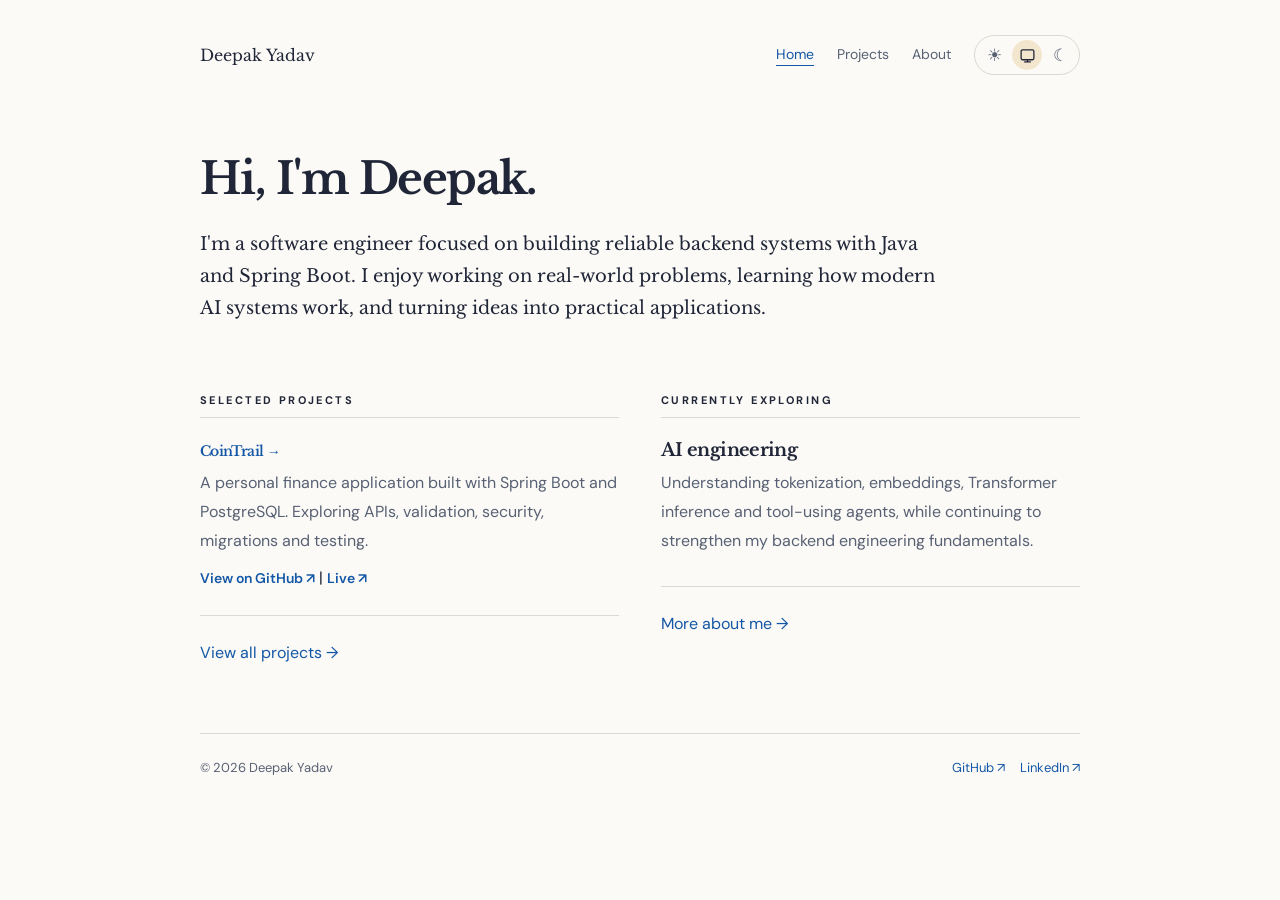
==== index.html @ 18921a89 "Refine CoinTrail links and muted editorial palette" ====
<!doctype html><html lang="en"><head><meta charset="utf-8"><meta name="viewport" content="width=device-width,initial-scale=1"><meta name="description" content="Deepak Yadav — software engineer focused on backend systems and AI engineering."><meta name="theme-color" content="#fbfaf6"><link rel="canonical" href="https://dydv.in/"><title>Deepak Yadav</title><script>(function(){try{var c=localStorage.getItem('dydv-theme')||'system';document.documentElement.dataset.theme=c==='system'?(matchMedia('(prefers-color-scheme: dark)').matches?'dark':'light'):c}catch(e){document.documentElement.dataset.theme=matchMedia('(prefers-color-scheme: dark)').matches?'dark':'light'}})();</script><link rel="stylesheet" href="/style.css?v=4"><script defer src="/theme.js?v=2"></script></head><body><div class="shell"><header class="topbar"><a class="brand" href="/">Deepak Yadav</a><nav class="nav" aria-label="Main navigation"><a href="/" aria-current="page">Home</a><a href="/projects/" >Projects</a><a href="/about/" >About</a><div class="theme-switch" role="group" aria-label="Color theme"><button type="button" data-theme-choice="light" aria-label="Light theme" aria-pressed="false" title="Light theme">☀</button><button type="button" data-theme-choice="system" aria-label="System theme" aria-pressed="false" title="System theme"><svg aria-hidden="true" width="17" height="17" viewBox="0 0 24 24" fill="none" stroke="currentColor" stroke-width="1.8" stroke-linecap="round" stroke-linejoin="round"><rect x="3" y="4" width="18" height="14" rx="2"/><path d="M8 21h8M12 18v3"/></svg></button><button type="button" data-theme-choice="dark" aria-label="Dark theme" aria-pressed="false" title="Dark theme">☾</button></div></nav></header><main><h1>Hi, I'm Deepak.</h1><p class="intro">I'm a software engineer focused on building reliable backend systems with Java and Spring Boot. I enjoy working on real-world problems, learning how modern AI systems work, and turning ideas into practical applications.</p><div class="two-col"><section><div class="eyebrow">Selected projects</div><div class="entry"><h3><a href="/projects/">CoinTrail →</a></h3><p>A personal finance application built with Spring Boot and PostgreSQL. Exploring APIs, validation, security, migrations and testing.</p><a href="https://github.com/deepakydv25/cointrail" target="_blank" rel="noopener noreferrer">View on GitHub ↗</a> <span aria-hidden="true">|</span> <a href="https://cointrail-dy.vercel.app/" target="_blank" rel="noopener noreferrer">Live ↗</a></div><a href="/projects/">View all projects →</a></section><section><div class="eyebrow">Currently exploring</div><div class="entry"><h3>AI engineering</h3><p>Understanding tokenization, embeddings, Transformer inference and tool-using agents, while continuing to strengthen my backend engineering fundamentals.</p></div><a href="/about/">More about me →</a></section></div></main><footer class="footer"><span>© 2026 Deepak Yadav</span><div><a href="https://github.com/deepakydv25" target="_blank" rel="noopener noreferrer">GitHub ↗</a><a href="https://www.linkedin.com/in/deepak-yadav-69774518b/" target="_blank" rel="noopener noreferrer">LinkedIn ↗</a></div></footer></div></body></html>
---- style.css ----
@import url('https://fonts.googleapis.com/css2?family=DM+Sans:wght@400;500;600;700&family=Libre+Baskerville:wght@400;700&display=swap');
:root{color-scheme:light;--bg:#fbfaf6;--text:#202638;--muted:#586174;--link:#1457a6;--line:#d9d9d3;--chip:#f2e7ce}
:root[data-theme=dark]{color-scheme:dark;--bg:#171a20;--text:#ecebe6;--muted:#b0b4be;--link:#91baff;--line:#41454e;--chip:#30343c}
*{box-sizing:border-box}html{scroll-behavior:smooth}body{margin:0;background:var(--bg);color:var(--text);font:15px/1.85 'DM Sans',system-ui,sans-serif}a{color:var(--link);text-decoration:none}a:hover{text-decoration:underline}a:focus-visible,button:focus-visible{outline:2px solid var(--link);outline-offset:3px}.shell{max-width:940px;margin:auto;padding:0 30px}.topbar{display:flex;justify-content:space-between;align-items:center;gap:24px;padding:35px 0 18px}.brand{font:16px 'Libre Baskerville',Georgia,serif;color:var(--text)}.nav{display:flex;align-items:center;gap:23px}.nav a{font-size:13px;color:var(--muted)}.nav a[aria-current=page]{color:var(--link);text-decoration:underline;text-underline-offset:6px}.theme-switch{display:inline-flex;align-items:center;gap:3px;border:1px solid var(--line);border-radius:99px;padding:4px;background:var(--bg)}.theme-switch button{border:0;background:transparent;color:var(--muted);width:30px;height:30px;border-radius:50%;cursor:pointer;font-size:17px;line-height:1}.theme-switch button[aria-pressed=true]{background:var(--chip);color:var(--text)}main{min-height:65vh}h1,h2,h3{font-family:'Libre Baskerville',Georgia,serif;line-height:1.4;letter-spacing:-.035em}h1{font-size:clamp(32px,5vw,44px);margin:55px 0 13px}h2{font-size:22px;margin:0 0 20px}h3{font-size:18px;margin:0 0 6px}.intro{font:18px/1.8 'Libre Baskerville',Georgia,serif;max-width:740px}.subtle,.meta{color:var(--muted)}.two-col{display:grid;grid-template-columns:1fr 1fr;gap:42px;margin:68px 0 75px}.eyebrow{font:700 10px 'DM Sans',sans-serif;letter-spacing:.22em;text-transform:uppercase;border-bottom:1px solid var(--line);padding-bottom:10px;margin-bottom:20px}.entry{padding:0 0 22px;margin-bottom:23px;border-bottom:1px solid var(--line)}.entry p{margin:4px 0 9px;color:var(--muted)}.entry a{font-weight:600}.section{margin:42px 0 75px}.project{padding:22px 0 30px;border-top:1px solid var(--line)}.project-header{display:flex;justify-content:space-between;gap:20px}.project h2{margin:0;font-size:22px}.project p{max-width:720px;margin:8px 0 12px}.tags{font-size:12px;color:var(--muted)}.tags span{margin-right:15px}.project-links{display:flex;gap:18px;margin-top:15px;font-size:13px}.about p{max-width:760px}.experience{display:grid;grid-template-columns:145px 1fr;gap:18px;padding:15px 0;border-top:1px solid var(--line)}.experience strong{display:block}.experience p{margin:0;color:var(--muted)}.footer{display:flex;justify-content:space-between;gap:18px;flex-wrap:wrap;border-top:1px solid var(--line);padding:22px 0 40px;color:var(--muted);font-size:12px}.footer a{margin-left:15px}.page-lead{max-width:740px;color:var(--muted)}@media(max-width:700px){.shell{padding:0 22px}.topbar{align-items:flex-start;flex-wrap:wrap;padding-top:25px}.nav{gap:14px;flex-wrap:wrap}.two-col{grid-template-columns:1fr;gap:18px;margin:48px 0}.experience{grid-template-columns:1fr;gap:4px}h1{margin-top:40px}.intro{font-size:16px}.footer a{margin-left:0;margin-right:12px}}@media(prefers-reduced-motion:reduce){html{scroll-behavior:auto}}
/* Readability refinements */
body{font-size:16px;line-height:1.8}.nav a{font-size:14px}.eyebrow{font-size:11px}.entry p,.project p,.about p{font-size:16px}.entry a,.project-links{font-size:14px}.tags{font-size:13px}.footer{font-size:13px}.theme-switch button{display:inline-flex;align-items:center;justify-content:center}.theme-switch button svg{display:block}@media(max-width:700px){body{font-size:15px}.entry p,.project p,.about p{font-size:15px}}
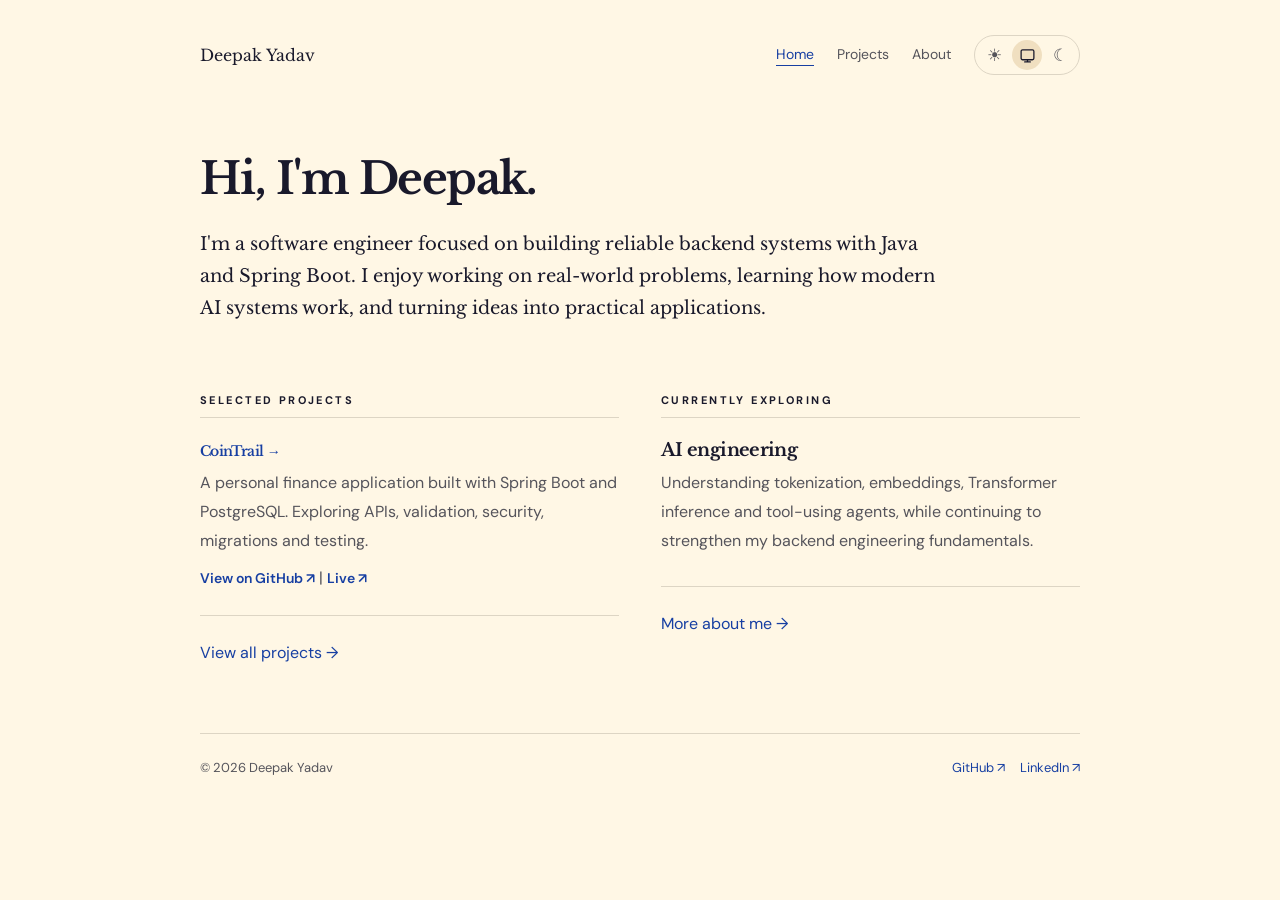
==== commit 845d3934: "Apply palette and favicon across index.html" ====
--- a/index.html
+++ b/index.html
@@ -1 +1 @@
-<!doctype html><html lang="en"><head><meta charset="utf-8"><meta name="viewport" content="width=device-width,initial-scale=1"><meta name="description" content="Deepak Yadav — software engineer focused on backend systems and AI engineering."><meta name="theme-color" content="#fbfaf6"><link rel="canonical" href="https://dydv.in/"><title>Deepak Yadav</title><script>(function(){try{var c=localStorage.getItem('dydv-theme')||'system';document.documentElement.dataset.theme=c==='system'?(matchMedia('(prefers-color-scheme: dark)').matches?'dark':'light'):c}catch(e){document.documentElement.dataset.theme=matchMedia('(prefers-color-scheme: dark)').matches?'dark':'light'}})();</script><link rel="stylesheet" href="/style.css?v=4"><script defer src="/theme.js?v=2"></script></head><body><div class="shell"><header class="topbar"><a class="brand" href="/">Deepak Yadav</a><nav class="nav" aria-label="Main navigation"><a href="/" aria-current="page">Home</a><a href="/projects/" >Projects</a><a href="/about/" >About</a><div class="theme-switch" role="group" aria-label="Color theme"><button type="button" data-theme-choice="light" aria-label="Light theme" aria-pressed="false" title="Light theme">☀</button><button type="button" data-theme-choice="system" aria-label="System theme" aria-pressed="false" title="System theme"><svg aria-hidden="true" width="17" height="17" viewBox="0 0 24 24" fill="none" stroke="currentColor" stroke-width="1.8" stroke-linecap="round" stroke-linejoin="round"><rect x="3" y="4" width="18" height="14" rx="2"/><path d="M8 21h8M12 18v3"/></svg></button><button type="button" data-theme-choice="dark" aria-label="Dark theme" aria-pressed="false" title="Dark theme">☾</button></div></nav></header><main><h1>Hi, I'm Deepak.</h1><p class="intro">I'm a software engineer focused on building reliable backend systems with Java and Spring Boot. I enjoy working on real-world problems, learning how modern AI systems work, and turning ideas into practical applications.</p><div class="two-col"><section><div class="eyebrow">Selected projects</div><div class="entry"><h3><a href="/projects/">CoinTrail →</a></h3><p>A personal finance application built with Spring Boot and PostgreSQL. Exploring APIs, validation, security, migrations and testing.</p><a href="https://github.com/deepakydv25/cointrail" target="_blank" rel="noopener noreferrer">View on GitHub ↗</a> <span aria-hidden="true">|</span> <a href="https://cointrail-dy.vercel.app/" target="_blank" rel="noopener noreferrer">Live ↗</a></div><a href="/projects/">View all projects →</a></section><section><div class="eyebrow">Currently exploring</div><div class="entry"><h3>AI engineering</h3><p>Understanding tokenization, embeddings, Transformer inference and tool-using agents, while continuing to strengthen my backend engineering fundamentals.</p></div><a href="/about/">More about me →</a></section></div></main><footer class="footer"><span>© 2026 Deepak Yadav</span><div><a href="https://github.com/deepakydv25" target="_blank" rel="noopener noreferrer">GitHub ↗</a><a href="https://www.linkedin.com/in/deepak-yadav-69774518b/" target="_blank" rel="noopener noreferrer">LinkedIn ↗</a></div></footer></div></body></html>+<!doctype html><html lang="en"><head><meta charset="utf-8"><meta name="viewport" content="width=device-width,initial-scale=1"><meta name="description" content="Deepak Yadav — software engineer focused on backend systems and AI engineering."><meta name="theme-color" content="#FFF7E5"><link rel="canonical" href="https://dydv.in/"><title>Deepak Yadav</title><script>(function(){try{var c=localStorage.getItem('dydv-theme')||'system';document.documentElement.dataset.theme=c==='system'?(matchMedia('(prefers-color-scheme: dark)').matches?'dark':'light'):c}catch(e){document.documentElement.dataset.theme=matchMedia('(prefers-color-scheme: dark)').matches?'dark':'light'}})();</script><link rel="stylesheet" href="/style.css?v=5"><script defer src="/theme.js?v=2"></script><link rel="icon" type="image/svg+xml" href="/favicon.svg"></head><body><div class="shell"><header class="topbar"><a class="brand" href="/">Deepak Yadav</a><nav class="nav" aria-label="Main navigation"><a href="/" aria-current="page">Home</a><a href="/projects/" >Projects</a><a href="/about/" >About</a><div class="theme-switch" role="group" aria-label="Color theme"><button type="button" data-theme-choice="light" aria-label="Light theme" aria-pressed="false" title="Light theme">☀</button><button type="button" data-theme-choice="system" aria-label="System theme" aria-pressed="false" title="System theme"><svg aria-hidden="true" width="17" height="17" viewBox="0 0 24 24" fill="none" stroke="currentColor" stroke-width="1.8" stroke-linecap="round" stroke-linejoin="round"><rect x="3" y="4" width="18" height="14" rx="2"/><path d="M8 21h8M12 18v3"/></svg></button><button type="button" data-theme-choice="dark" aria-label="Dark theme" aria-pressed="false" title="Dark theme">☾</button></div></nav></header><main><h1>Hi, I'm Deepak.</h1><p class="intro">I'm a software engineer focused on building reliable backend systems with Java and Spring Boot. I enjoy working on real-world problems, learning how modern AI systems work, and turning ideas into practical applications.</p><div class="two-col"><section><div class="eyebrow">Selected projects</div><div class="entry"><h3><a href="/projects/">CoinTrail →</a></h3><p>A personal finance application built with Spring Boot and PostgreSQL. Exploring APIs, validation, security, migrations and testing.</p><a href="https://github.com/deepakydv25/cointrail" target="_blank" rel="noopener noreferrer">View on GitHub ↗</a> <span aria-hidden="true">|</span> <a href="https://cointrail-dy.vercel.app/" target="_blank" rel="noopener noreferrer">Live ↗</a></div><a href="/projects/">View all projects →</a></section><section><div class="eyebrow">Currently exploring</div><div class="entry"><h3>AI engineering</h3><p>Understanding tokenization, embeddings, Transformer inference and tool-using agents, while continuing to strengthen my backend engineering fundamentals.</p></div><a href="/about/">More about me →</a></section></div></main><footer class="footer"><span>© 2026 Deepak Yadav</span><div><a href="https://github.com/deepakydv25" target="_blank" rel="noopener noreferrer">GitHub ↗</a><a href="https://www.linkedin.com/in/deepak-yadav-69774518b/" target="_blank" rel="noopener noreferrer">LinkedIn ↗</a></div></footer></div></body></html>
--- a/style.css
+++ b/style.css
@@ -1,6 +1,47 @@
 @import url('https://fonts.googleapis.com/css2?family=DM+Sans:wght@400;500;600;700&family=Libre+Baskerville:wght@400;700&display=swap');
-:root{color-scheme:light;--bg:#fbfaf6;--text:#202638;--muted:#586174;--link:#1457a6;--line:#d9d9d3;--chip:#f2e7ce}
+:root{color-scheme:light;--bg:#FFF7E5;--text:#19192B;--muted:#55545B;--link:#173FA2;--line:#DDD5C4;--chip:#F0DFC0}
 :root[data-theme=dark]{color-scheme:dark;--bg:#171a20;--text:#ecebe6;--muted:#b0b4be;--link:#91baff;--line:#41454e;--chip:#30343c}
-*{box-sizing:border-box}html{scroll-behavior:smooth}body{margin:0;background:var(--bg);color:var(--text);font:15px/1.85 'DM Sans',system-ui,sans-serif}a{color:var(--link);text-decoration:none}a:hover{text-decoration:underline}a:focus-visible,button:focus-visible{outline:2px solid var(--link);outline-offset:3px}.shell{max-width:940px;margin:auto;padding:0 30px}.topbar{display:flex;justify-content:space-between;align-items:center;gap:24px;padding:35px 0 18px}.brand{font:16px 'Libre Baskerville',Georgia,serif;color:var(--text)}.nav{display:flex;align-items:center;gap:23px}.nav a{font-size:13px;color:var(--muted)}.nav a[aria-current=page]{color:var(--link);text-decoration:underline;text-underline-offset:6px}.theme-switch{display:inline-flex;align-items:center;gap:3px;border:1px solid var(--line);border-radius:99px;padding:4px;background:var(--bg)}.theme-switch button{border:0;background:transparent;color:var(--muted);width:30px;height:30px;border-radius:50%;cursor:pointer;font-size:17px;line-height:1}.theme-switch button[aria-pressed=true]{background:var(--chip);color:var(--text)}main{min-height:65vh}h1,h2,h3{font-family:'Libre Baskerville',Georgia,serif;line-height:1.4;letter-spacing:-.035em}h1{font-size:clamp(32px,5vw,44px);margin:55px 0 13px}h2{font-size:22px;margin:0 0 20px}h3{font-size:18px;margin:0 0 6px}.intro{font:18px/1.8 'Libre Baskerville',Georgia,serif;max-width:740px}.subtle,.meta{color:var(--muted)}.two-col{display:grid;grid-template-columns:1fr 1fr;gap:42px;margin:68px 0 75px}.eyebrow{font:700 10px 'DM Sans',sans-serif;letter-spacing:.22em;text-transform:uppercase;border-bottom:1px solid var(--line);padding-bottom:10px;margin-bottom:20px}.entry{padding:0 0 22px;margin-bottom:23px;border-bottom:1px solid var(--line)}.entry p{margin:4px 0 9px;color:var(--muted)}.entry a{font-weight:600}.section{margin:42px 0 75px}.project{padding:22px 0 30px;border-top:1px solid var(--line)}.project-header{display:flex;justify-content:space-between;gap:20px}.project h2{margin:0;font-size:22px}.project p{max-width:720px;margin:8px 0 12px}.tags{font-size:12px;color:var(--muted)}.tags span{margin-right:15px}.project-links{display:flex;gap:18px;margin-top:15px;font-size:13px}.about p{max-width:760px}.experience{display:grid;grid-template-columns:145px 1fr;gap:18px;padding:15px 0;border-top:1px solid var(--line)}.experience strong{display:block}.experience p{margin:0;color:var(--muted)}.footer{display:flex;justify-content:space-between;gap:18px;flex-wrap:wrap;border-top:1px solid var(--line);padding:22px 0 40px;color:var(--muted);font-size:12px}.footer a{margin-left:15px}.page-lead{max-width:740px;color:var(--muted)}@media(max-width:700px){.shell{padding:0 22px}.topbar{align-items:flex-start;flex-wrap:wrap;padding-top:25px}.nav{gap:14px;flex-wrap:wrap}.two-col{grid-template-columns:1fr;gap:18px;margin:48px 0}.experience{grid-template-columns:1fr;gap:4px}h1{margin-top:40px}.intro{font-size:16px}.footer a{margin-left:0;margin-right:12px}}@media(prefers-reduced-motion:reduce){html{scroll-behavior:auto}}
-/* Readability refinements */
-body{font-size:16px;line-height:1.8}.nav a{font-size:14px}.eyebrow{font-size:11px}.entry p,.project p,.about p{font-size:16px}.entry a,.project-links{font-size:14px}.tags{font-size:13px}.footer{font-size:13px}.theme-switch button{display:inline-flex;align-items:center;justify-content:center}.theme-switch button svg{display:block}@media(max-width:700px){body{font-size:15px}.entry p,.project p,.about p{font-size:15px}}
+*{box-sizing:border-box}
+html{scroll-behavior:smooth}
+body{margin:0;background:var(--bg);color:var(--text);font:16px/1.8 'DM Sans',system-ui,sans-serif}
+a{color:var(--link);text-decoration:none}
+a:hover{text-decoration:underline}
+a:focus-visible,button:focus-visible{outline:2px solid var(--link);outline-offset:3px}
+.shell{max-width:940px;margin:auto;padding:0 30px}
+.topbar{display:flex;justify-content:space-between;align-items:center;gap:24px;padding:35px 0 18px}
+.brand{font:16px 'Libre Baskerville',Georgia,serif;color:var(--text)}
+.nav{display:flex;align-items:center;gap:23px}
+.nav a{font-size:14px;color:var(--muted)}
+.nav a[aria-current=page]{color:var(--link);text-decoration:underline;text-underline-offset:6px}
+.theme-switch{display:inline-flex;align-items:center;gap:3px;border:1px solid var(--line);border-radius:99px;padding:4px;background:var(--bg)}
+.theme-switch button{border:0;background:transparent;color:var(--muted);width:30px;height:30px;border-radius:50%;cursor:pointer;font-size:17px;line-height:1;display:inline-flex;align-items:center;justify-content:center}
+.theme-switch button svg{display:block}
+.theme-switch button[aria-pressed=true]{background:var(--chip);color:var(--text)}
+main{min-height:65vh}
+h1,h2,h3{font-family:'Libre Baskerville',Georgia,serif;line-height:1.4;letter-spacing:-.035em}
+h1{font-size:clamp(32px,5vw,44px);margin:55px 0 13px}
+h2{font-size:22px;margin:0 0 20px}
+h3{font-size:18px;margin:0 0 6px}
+.intro{font:400 18px/1.8 'Libre Baskerville',Georgia,serif;max-width:740px}
+.subtle,.meta{color:var(--muted)}
+.two-col{display:grid;grid-template-columns:1fr 1fr;gap:42px;margin:68px 0 75px}
+.eyebrow{font:700 11px 'DM Sans',sans-serif;letter-spacing:.22em;text-transform:uppercase;border-bottom:1px solid var(--line);padding-bottom:10px;margin-bottom:20px}
+.entry{padding:0 0 22px;margin-bottom:23px;border-bottom:1px solid var(--line)}
+.entry p{margin:4px 0 9px;color:var(--muted);font-size:16px}
+.entry a{font-weight:600;font-size:14px}
+.entry h3{font-weight:700}
+.section{margin:42px 0 75px}
+.project{padding:22px 0 30px;border-top:1px solid var(--line)}
+.project-header{display:flex;justify-content:space-between;gap:20px}
+.project h2{margin:0;font-size:22px;font-weight:700}
+.project p{max-width:720px;margin:8px 0 12px;font-size:16px}
+.tags{font-size:13px;color:var(--muted)}
+.tags span{margin-right:15px}
+.project-links{display:flex;gap:14px;margin-top:15px;font-size:14px;align-items:center;flex-wrap:wrap}
+.project-links span[aria-hidden],.entry span[aria-hidden]{color:var(--muted)}
+.about p{max-width:760px;font-size:16px}
+.footer{display:flex;justify-content:space-between;gap:18px;flex-wrap:wrap;border-top:1px solid var(--line);padding:22px 0 40px;color:var(--muted);font-size:13px}
+.footer a{margin-left:15px}
+.page-lead{max-width:740px;color:var(--muted)}
+@media(max-width:700px){.shell{padding:0 22px}.topbar{align-items:flex-start;flex-wrap:wrap;padding-top:25px}.nav{gap:14px;flex-wrap:wrap}.two-col{grid-template-columns:1fr;gap:18px;margin:48px 0}h1{margin-top:40px}.intro{font-size:16px}body{font-size:15px}.entry p,.project p,.about p{font-size:15px}.footer a{margin-left:0;margin-right:12px}}
+@media(prefers-reduced-motion:reduce){html{scroll-behavior:auto}}
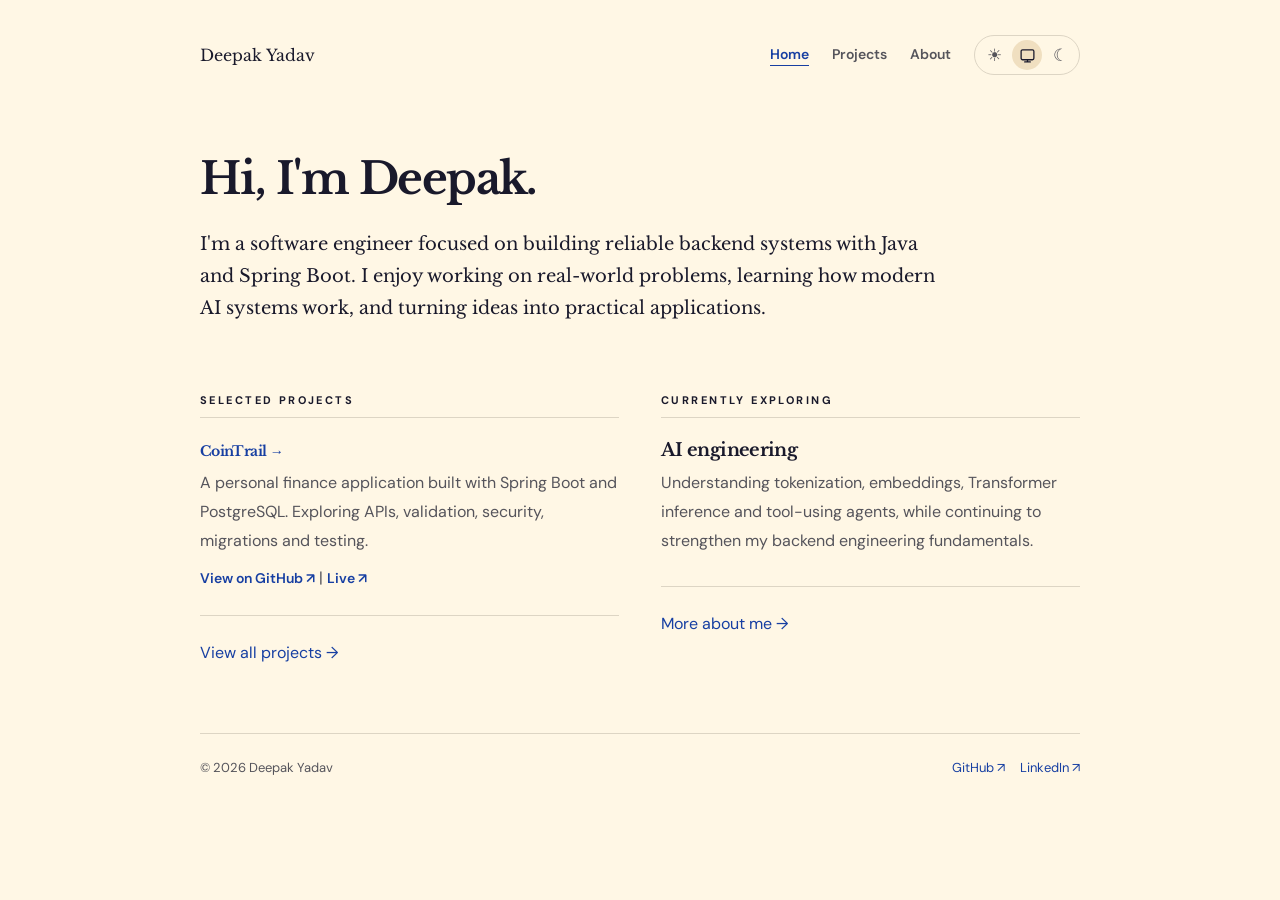
==== commit d5aad484: "Refresh global typography and theme assets" ====
--- a/index.html
+++ b/index.html
@@ -1 +1 @@
-<!doctype html><html lang="en"><head><meta charset="utf-8"><meta name="viewport" content="width=device-width,initial-scale=1"><meta name="description" content="Deepak Yadav — software engineer focused on backend systems and AI engineering."><meta name="theme-color" content="#FFF7E5"><link rel="canonical" href="https://dydv.in/"><title>Deepak Yadav</title><script>(function(){try{var c=localStorage.getItem('dydv-theme')||'system';document.documentElement.dataset.theme=c==='system'?(matchMedia('(prefers-color-scheme: dark)').matches?'dark':'light'):c}catch(e){document.documentElement.dataset.theme=matchMedia('(prefers-color-scheme: dark)').matches?'dark':'light'}})();</script><link rel="stylesheet" href="/style.css?v=5"><script defer src="/theme.js?v=2"></script><link rel="icon" type="image/svg+xml" href="/favicon.svg"></head><body><div class="shell"><header class="topbar"><a class="brand" href="/">Deepak Yadav</a><nav class="nav" aria-label="Main navigation"><a href="/" aria-current="page">Home</a><a href="/projects/" >Projects</a><a href="/about/" >About</a><div class="theme-switch" role="group" aria-label="Color theme"><button type="button" data-theme-choice="light" aria-label="Light theme" aria-pressed="false" title="Light theme">☀</button><button type="button" data-theme-choice="system" aria-label="System theme" aria-pressed="false" title="System theme"><svg aria-hidden="true" width="17" height="17" viewBox="0 0 24 24" fill="none" stroke="currentColor" stroke-width="1.8" stroke-linecap="round" stroke-linejoin="round"><rect x="3" y="4" width="18" height="14" rx="2"/><path d="M8 21h8M12 18v3"/></svg></button><button type="button" data-theme-choice="dark" aria-label="Dark theme" aria-pressed="false" title="Dark theme">☾</button></div></nav></header><main><h1>Hi, I'm Deepak.</h1><p class="intro">I'm a software engineer focused on building reliable backend systems with Java and Spring Boot. I enjoy working on real-world problems, learning how modern AI systems work, and turning ideas into practical applications.</p><div class="two-col"><section><div class="eyebrow">Selected projects</div><div class="entry"><h3><a href="/projects/">CoinTrail →</a></h3><p>A personal finance application built with Spring Boot and PostgreSQL. Exploring APIs, validation, security, migrations and testing.</p><a href="https://github.com/deepakydv25/cointrail" target="_blank" rel="noopener noreferrer">View on GitHub ↗</a> <span aria-hidden="true">|</span> <a href="https://cointrail-dy.vercel.app/" target="_blank" rel="noopener noreferrer">Live ↗</a></div><a href="/projects/">View all projects →</a></section><section><div class="eyebrow">Currently exploring</div><div class="entry"><h3>AI engineering</h3><p>Understanding tokenization, embeddings, Transformer inference and tool-using agents, while continuing to strengthen my backend engineering fundamentals.</p></div><a href="/about/">More about me →</a></section></div></main><footer class="footer"><span>© 2026 Deepak Yadav</span><div><a href="https://github.com/deepakydv25" target="_blank" rel="noopener noreferrer">GitHub ↗</a><a href="https://www.linkedin.com/in/deepak-yadav-69774518b/" target="_blank" rel="noopener noreferrer">LinkedIn ↗</a></div></footer></div></body></html>+<!doctype html><html lang="en"><head><meta charset="utf-8"><meta name="viewport" content="width=device-width,initial-scale=1"><meta name="description" content="Deepak Yadav — software engineer focused on backend systems and AI engineering."><meta name="theme-color" content="#FFF7E5"><link rel="canonical" href="https://dydv.in/"><title>Deepak Yadav</title><script>(function(){try{var c=localStorage.getItem('dydv-theme')||'system';document.documentElement.dataset.theme=c==='system'?(matchMedia('(prefers-color-scheme: dark)').matches?'dark':'light'):c}catch(e){document.documentElement.dataset.theme=matchMedia('(prefers-color-scheme: dark)').matches?'dark':'light'}})();</script><link rel="stylesheet" href="/style.css?v=6"><script defer src="/theme.js?v=3"></script><link rel="icon" type="image/svg+xml" href="/favicon.svg"></head><body><div class="shell"><header class="topbar"><a class="brand" href="/">Deepak Yadav</a><nav class="nav" aria-label="Main navigation"><a href="/" aria-current="page">Home</a><a href="/projects/" >Projects</a><a href="/about/" >About</a><div class="theme-switch" role="group" aria-label="Color theme"><button type="button" data-theme-choice="light" aria-label="Light theme" aria-pressed="false" title="Light theme">☀</button><button type="button" data-theme-choice="system" aria-label="System theme" aria-pressed="false" title="System theme"><svg aria-hidden="true" width="17" height="17" viewBox="0 0 24 24" fill="none" stroke="currentColor" stroke-width="1.8" stroke-linecap="round" stroke-linejoin="round"><rect x="3" y="4" width="18" height="14" rx="2"/><path d="M8 21h8M12 18v3"/></svg></button><button type="button" data-theme-choice="dark" aria-label="Dark theme" aria-pressed="false" title="Dark theme">☾</button></div></nav></header><main><h1>Hi, I'm Deepak.</h1><p class="intro">I'm a software engineer focused on building reliable backend systems with Java and Spring Boot. I enjoy working on real-world problems, learning how modern AI systems work, and turning ideas into practical applications.</p><div class="two-col"><section><div class="eyebrow">Selected projects</div><div class="entry"><h3><a href="/projects/">CoinTrail →</a></h3><p>A personal finance application built with Spring Boot and PostgreSQL. Exploring APIs, validation, security, migrations and testing.</p><a href="https://github.com/deepakydv25/cointrail" target="_blank" rel="noopener noreferrer">View on GitHub ↗</a> <span aria-hidden="true">|</span> <a href="https://cointrail-dy.vercel.app/" target="_blank" rel="noopener noreferrer">Live ↗</a></div><a href="/projects/">View all projects →</a></section><section><div class="eyebrow">Currently exploring</div><div class="entry"><h3>AI engineering</h3><p>Understanding tokenization, embeddings, Transformer inference and tool-using agents, while continuing to strengthen my backend engineering fundamentals.</p></div><a href="/about/">More about me →</a></section></div></main><footer class="footer"><span>© 2026 Deepak Yadav</span><div><a href="https://github.com/deepakydv25" target="_blank" rel="noopener noreferrer">GitHub ↗</a><a href="https://www.linkedin.com/in/deepak-yadav-69774518b/" target="_blank" rel="noopener noreferrer">LinkedIn ↗</a></div></footer></div></body></html>
--- a/style.css
+++ b/style.css
@@ -11,7 +11,7 @@
 .topbar{display:flex;justify-content:space-between;align-items:center;gap:24px;padding:35px 0 18px}
 .brand{font:16px 'Libre Baskerville',Georgia,serif;color:var(--text)}
 .nav{display:flex;align-items:center;gap:23px}
-.nav a{font-size:14px;color:var(--muted)}
+.nav a{font-size:14px;font-weight:600;color:var(--muted)}
 .nav a[aria-current=page]{color:var(--link);text-decoration:underline;text-underline-offset:6px}
 .theme-switch{display:inline-flex;align-items:center;gap:3px;border:1px solid var(--line);border-radius:99px;padding:4px;background:var(--bg)}
 .theme-switch button{border:0;background:transparent;color:var(--muted);width:30px;height:30px;border-radius:50%;cursor:pointer;font-size:17px;line-height:1;display:inline-flex;align-items:center;justify-content:center}
@@ -29,11 +29,11 @@
 .entry{padding:0 0 22px;margin-bottom:23px;border-bottom:1px solid var(--line)}
 .entry p{margin:4px 0 9px;color:var(--muted);font-size:16px}
 .entry a{font-weight:600;font-size:14px}
-.entry h3{font-weight:700}
+.entry h3{font-weight:700}.entry h3 a{font-weight:700}
 .section{margin:42px 0 75px}
 .project{padding:22px 0 30px;border-top:1px solid var(--line)}
 .project-header{display:flex;justify-content:space-between;gap:20px}
-.project h2{margin:0;font-size:22px;font-weight:700}
+.project h2{margin:0;font-size:22px;font-weight:700}.project h2 a{font-weight:700}
 .project p{max-width:720px;margin:8px 0 12px;font-size:16px}
 .tags{font-size:13px;color:var(--muted)}
 .tags span{margin-right:15px}
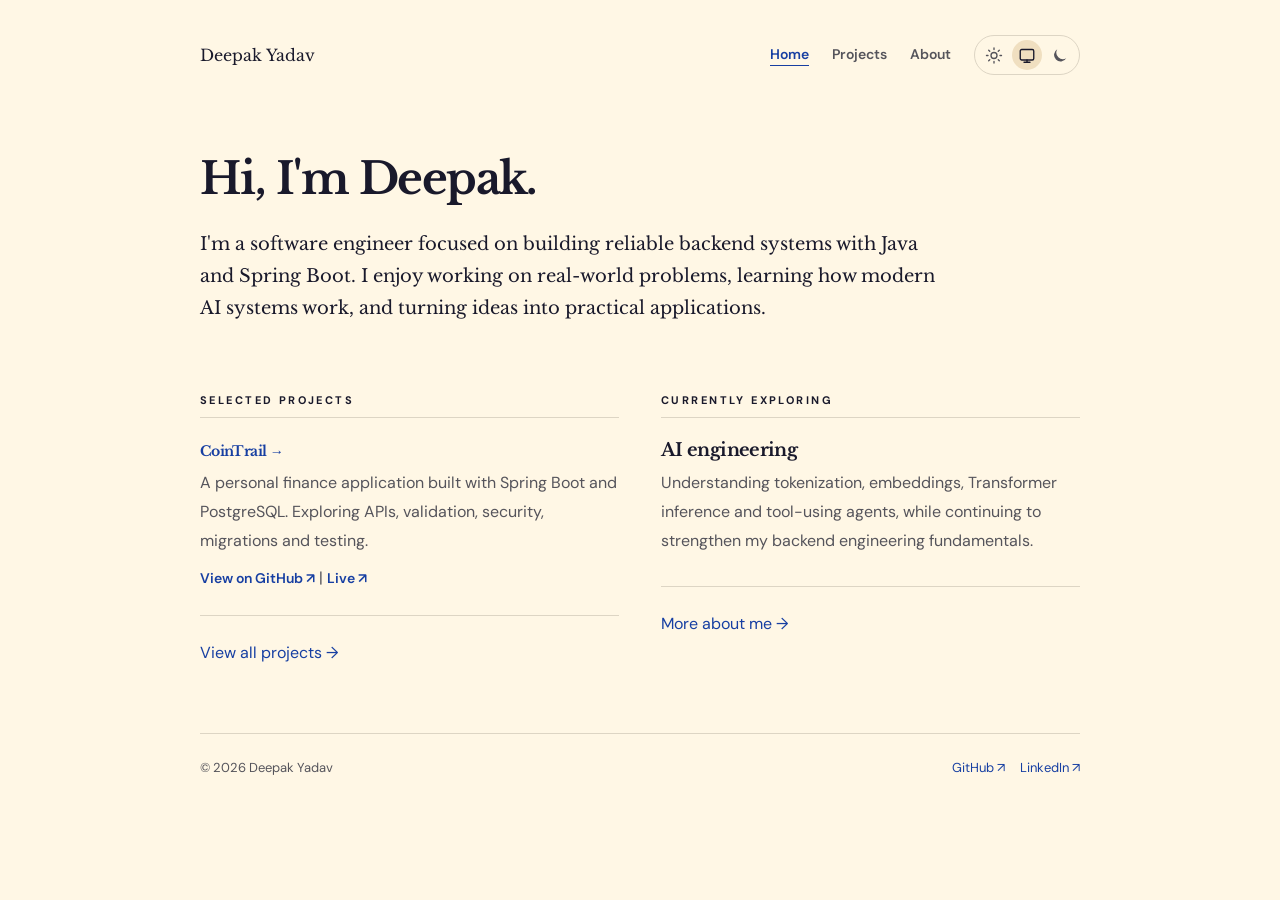
==== commit ab608782: "Use consistent SVG theme icons on index.html" ====
--- a/index.html
+++ b/index.html
@@ -1 +1 @@
-<!doctype html><html lang="en"><head><meta charset="utf-8"><meta name="viewport" content="width=device-width,initial-scale=1"><meta name="description" content="Deepak Yadav — software engineer focused on backend systems and AI engineering."><meta name="theme-color" content="#FFF7E5"><link rel="canonical" href="https://dydv.in/"><title>Deepak Yadav</title><script>(function(){try{var c=localStorage.getItem('dydv-theme')||'system';document.documentElement.dataset.theme=c==='system'?(matchMedia('(prefers-color-scheme: dark)').matches?'dark':'light'):c}catch(e){document.documentElement.dataset.theme=matchMedia('(prefers-color-scheme: dark)').matches?'dark':'light'}})();</script><link rel="stylesheet" href="/style.css?v=6"><script defer src="/theme.js?v=3"></script><link rel="icon" type="image/svg+xml" href="/favicon.svg"></head><body><div class="shell"><header class="topbar"><a class="brand" href="/">Deepak Yadav</a><nav class="nav" aria-label="Main navigation"><a href="/" aria-current="page">Home</a><a href="/projects/" >Projects</a><a href="/about/" >About</a><div class="theme-switch" role="group" aria-label="Color theme"><button type="button" data-theme-choice="light" aria-label="Light theme" aria-pressed="false" title="Light theme">☀</button><button type="button" data-theme-choice="system" aria-label="System theme" aria-pressed="false" title="System theme"><svg aria-hidden="true" width="17" height="17" viewBox="0 0 24 24" fill="none" stroke="currentColor" stroke-width="1.8" stroke-linecap="round" stroke-linejoin="round"><rect x="3" y="4" width="18" height="14" rx="2"/><path d="M8 21h8M12 18v3"/></svg></button><button type="button" data-theme-choice="dark" aria-label="Dark theme" aria-pressed="false" title="Dark theme">☾</button></div></nav></header><main><h1>Hi, I'm Deepak.</h1><p class="intro">I'm a software engineer focused on building reliable backend systems with Java and Spring Boot. I enjoy working on real-world problems, learning how modern AI systems work, and turning ideas into practical applications.</p><div class="two-col"><section><div class="eyebrow">Selected projects</div><div class="entry"><h3><a href="/projects/">CoinTrail →</a></h3><p>A personal finance application built with Spring Boot and PostgreSQL. Exploring APIs, validation, security, migrations and testing.</p><a href="https://github.com/deepakydv25/cointrail" target="_blank" rel="noopener noreferrer">View on GitHub ↗</a> <span aria-hidden="true">|</span> <a href="https://cointrail-dy.vercel.app/" target="_blank" rel="noopener noreferrer">Live ↗</a></div><a href="/projects/">View all projects →</a></section><section><div class="eyebrow">Currently exploring</div><div class="entry"><h3>AI engineering</h3><p>Understanding tokenization, embeddings, Transformer inference and tool-using agents, while continuing to strengthen my backend engineering fundamentals.</p></div><a href="/about/">More about me →</a></section></div></main><footer class="footer"><span>© 2026 Deepak Yadav</span><div><a href="https://github.com/deepakydv25" target="_blank" rel="noopener noreferrer">GitHub ↗</a><a href="https://www.linkedin.com/in/deepak-yadav-69774518b/" target="_blank" rel="noopener noreferrer">LinkedIn ↗</a></div></footer></div></body></html>+<!doctype html><html lang="en"><head><meta charset="utf-8"><meta name="viewport" content="width=device-width,initial-scale=1"><meta name="description" content="Deepak Yadav — software engineer focused on backend systems and AI engineering."><meta name="theme-color" content="#FFF7E5"><link rel="canonical" href="https://dydv.in/"><title>Deepak Yadav</title><script>(function(){try{var c=localStorage.getItem('dydv-theme')||'system';document.documentElement.dataset.theme=c==='system'?(matchMedia('(prefers-color-scheme: dark)').matches?'dark':'light'):c}catch(e){document.documentElement.dataset.theme=matchMedia('(prefers-color-scheme: dark)').matches?'dark':'light'}})();</script><link rel="stylesheet" href="/style.css?v=7"><script defer src="/theme.js?v=3"></script><link rel="icon" type="image/svg+xml" href="/favicon.svg"></head><body><div class="shell"><header class="topbar"><a class="brand" href="/">Deepak Yadav</a><nav class="nav" aria-label="Main navigation"><a href="/" aria-current="page">Home</a><a href="/projects/" >Projects</a><a href="/about/" >About</a><div class="theme-switch" role="group" aria-label="Color theme"><button type="button" data-theme-choice="light" aria-label="Light theme" aria-pressed="false" title="Light theme"><svg aria-hidden="true" width="19" height="19" viewBox="0 0 24 24" fill="none" stroke="currentColor" stroke-width="1.8" stroke-linecap="round" stroke-linejoin="round"><circle cx="12" cy="12" r="4"/><path d="M12 2v2M12 20v2M4.93 4.93l1.42 1.42m11.3 11.3 1.42 1.42M2 12h2m16 0h2M4.93 19.07l1.42-1.42m11.3-11.3 1.42-1.42"/></svg></button><button type="button" data-theme-choice="system" aria-label="System theme (follows device appearance)" aria-pressed="false" title="System: follow device appearance"><svg aria-hidden="true" width="19" height="19" viewBox="0 0 24 24" fill="none" stroke="currentColor" stroke-width="1.8" stroke-linecap="round" stroke-linejoin="round"><rect x="3" y="4" width="18" height="14" rx="2"/><path d="M8 21h8M12 18v3"/></svg></button><button type="button" data-theme-choice="dark" aria-label="Dark theme" aria-pressed="false" title="Dark theme"><svg aria-hidden="true" width="19" height="19" viewBox="0 0 24 24" fill="currentColor"><path d="M20.3 15.6A8.7 8.7 0 0 1 8.4 3.7 8.7 8.7 0 1 0 20.3 15.6Z"/></svg></button></div></nav></header><main><h1>Hi, I'm Deepak.</h1><p class="intro">I'm a software engineer focused on building reliable backend systems with Java and Spring Boot. I enjoy working on real-world problems, learning how modern AI systems work, and turning ideas into practical applications.</p><div class="two-col"><section><div class="eyebrow">Selected projects</div><div class="entry"><h3><a href="/projects/">CoinTrail →</a></h3><p>A personal finance application built with Spring Boot and PostgreSQL. Exploring APIs, validation, security, migrations and testing.</p><a href="https://github.com/deepakydv25/cointrail" target="_blank" rel="noopener noreferrer">View on GitHub ↗</a> <span aria-hidden="true">|</span> <a href="https://cointrail-dy.vercel.app/" target="_blank" rel="noopener noreferrer">Live ↗</a></div><a href="/projects/">View all projects →</a></section><section><div class="eyebrow">Currently exploring</div><div class="entry"><h3>AI engineering</h3><p>Understanding tokenization, embeddings, Transformer inference and tool-using agents, while continuing to strengthen my backend engineering fundamentals.</p></div><a href="/about/">More about me →</a></section></div></main><footer class="footer"><span>© 2026 Deepak Yadav</span><div><a href="https://github.com/deepakydv25" target="_blank" rel="noopener noreferrer">GitHub ↗</a><a href="https://www.linkedin.com/in/deepak-yadav-69774518b/" target="_blank" rel="noopener noreferrer">LinkedIn ↗</a></div></footer></div></body></html>
--- a/style.css
+++ b/style.css
@@ -1,6 +1,6 @@
 @import url('https://fonts.googleapis.com/css2?family=DM+Sans:wght@400;500;600;700&family=Libre+Baskerville:wght@400;700&display=swap');
 :root{color-scheme:light;--bg:#FFF7E5;--text:#19192B;--muted:#55545B;--link:#173FA2;--line:#DDD5C4;--chip:#F0DFC0}
-:root[data-theme=dark]{color-scheme:dark;--bg:#171a20;--text:#ecebe6;--muted:#b0b4be;--link:#91baff;--line:#41454e;--chip:#30343c}
+:root[data-theme=dark]{color-scheme:dark;--bg:#211b16;--text:#f5ecdc;--muted:#c4b6a2;--link:#a9c3ff;--line:#504538;--chip:#5c4932}
 *{box-sizing:border-box}
 html{scroll-behavior:smooth}
 body{margin:0;background:var(--bg);color:var(--text);font:16px/1.8 'DM Sans',system-ui,sans-serif}
@@ -17,6 +17,10 @@
 .theme-switch button{border:0;background:transparent;color:var(--muted);width:30px;height:30px;border-radius:50%;cursor:pointer;font-size:17px;line-height:1;display:inline-flex;align-items:center;justify-content:center}
 .theme-switch button svg{display:block}
 .theme-switch button[aria-pressed=true]{background:var(--chip);color:var(--text)}
+.theme-switch button:focus-visible{outline:2px solid var(--link);outline-offset:3px}
+.theme-switch button:not([aria-pressed=true]):hover{background:var(--chip)}
+.theme-switch button{-webkit-tap-highlight-color:transparent}
+.theme-switch button[aria-pressed=true] svg{stroke:currentColor}
 main{min-height:65vh}
 h1,h2,h3{font-family:'Libre Baskerville',Georgia,serif;line-height:1.4;letter-spacing:-.035em}
 h1{font-size:clamp(32px,5vw,44px);margin:55px 0 13px}
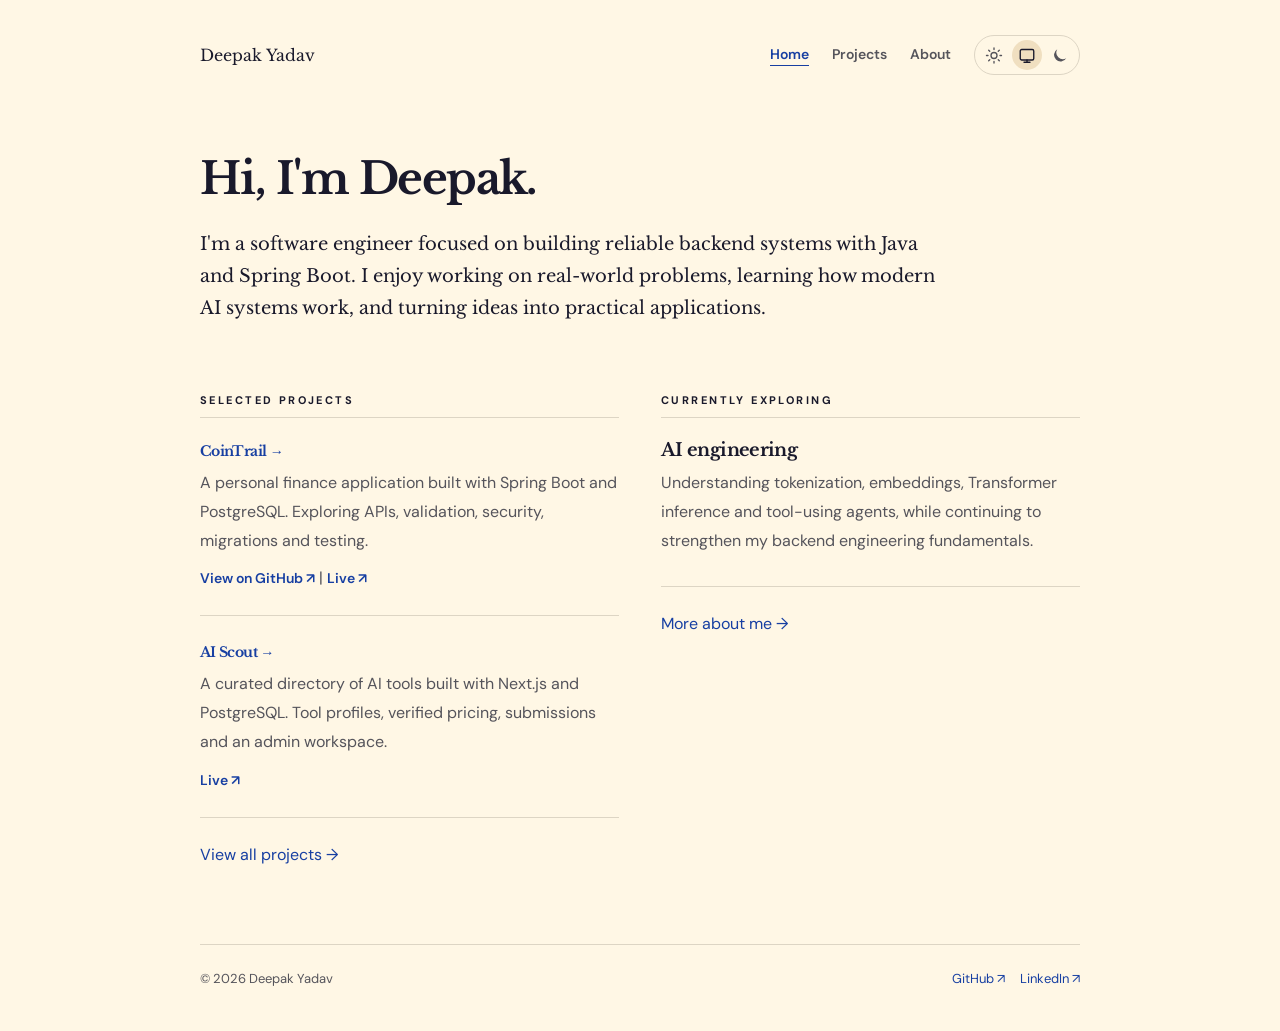
==== commit aaddb00b: "Add AI Scout project Co-Authored-By: Claude Opus 5.5 <noreply@anthropic.com> Claude-Session: https:/" ====
--- a/index.html
+++ b/index.html
@@ -1 +1 @@
-<!doctype html><html lang="en"><head><meta charset="utf-8"><meta name="viewport" content="width=device-width,initial-scale=1"><meta name="description" content="Deepak Yadav — software engineer focused on backend systems and AI engineering."><meta name="theme-color" content="#FFF7E5"><link rel="canonical" href="https://dydv.in/"><title>Deepak Yadav</title><script>(function(){try{var c=localStorage.getItem('dydv-theme')||'system';document.documentElement.dataset.theme=c==='system'?(matchMedia('(prefers-color-scheme: dark)').matches?'dark':'light'):c}catch(e){document.documentElement.dataset.theme=matchMedia('(prefers-color-scheme: dark)').matches?'dark':'light'}})();</script><link rel="stylesheet" href="/style.css?v=7"><script defer src="/theme.js?v=3"></script><link rel="icon" type="image/svg+xml" href="/favicon.svg"></head><body><div class="shell"><header class="topbar"><a class="brand" href="/">Deepak Yadav</a><nav class="nav" aria-label="Main navigation"><a href="/" aria-current="page">Home</a><a href="/projects/" >Projects</a><a href="/about/" >About</a><div class="theme-switch" role="group" aria-label="Color theme"><button type="button" data-theme-choice="light" aria-label="Light theme" aria-pressed="false" title="Light theme"><svg aria-hidden="true" width="19" height="19" viewBox="0 0 24 24" fill="none" stroke="currentColor" stroke-width="1.8" stroke-linecap="round" stroke-linejoin="round"><circle cx="12" cy="12" r="4"/><path d="M12 2v2M12 20v2M4.93 4.93l1.42 1.42m11.3 11.3 1.42 1.42M2 12h2m16 0h2M4.93 19.07l1.42-1.42m11.3-11.3 1.42-1.42"/></svg></button><button type="button" data-theme-choice="system" aria-label="System theme (follows device appearance)" aria-pressed="false" title="System: follow device appearance"><svg aria-hidden="true" width="19" height="19" viewBox="0 0 24 24" fill="none" stroke="currentColor" stroke-width="1.8" stroke-linecap="round" stroke-linejoin="round"><rect x="3" y="4" width="18" height="14" rx="2"/><path d="M8 21h8M12 18v3"/></svg></button><button type="button" data-theme-choice="dark" aria-label="Dark theme" aria-pressed="false" title="Dark theme"><svg aria-hidden="true" width="19" height="19" viewBox="0 0 24 24" fill="currentColor"><path d="M20.3 15.6A8.7 8.7 0 0 1 8.4 3.7 8.7 8.7 0 1 0 20.3 15.6Z"/></svg></button></div></nav></header><main><h1>Hi, I'm Deepak.</h1><p class="intro">I'm a software engineer focused on building reliable backend systems with Java and Spring Boot. I enjoy working on real-world problems, learning how modern AI systems work, and turning ideas into practical applications.</p><div class="two-col"><section><div class="eyebrow">Selected projects</div><div class="entry"><h3><a href="/projects/">CoinTrail →</a></h3><p>A personal finance application built with Spring Boot and PostgreSQL. Exploring APIs, validation, security, migrations and testing.</p><a href="https://github.com/deepakydv25/cointrail" target="_blank" rel="noopener noreferrer">View on GitHub ↗</a> <span aria-hidden="true">|</span> <a href="https://cointrail-dy.vercel.app/" target="_blank" rel="noopener noreferrer">Live ↗</a></div><a href="/projects/">View all projects →</a></section><section><div class="eyebrow">Currently exploring</div><div class="entry"><h3>AI engineering</h3><p>Understanding tokenization, embeddings, Transformer inference and tool-using agents, while continuing to strengthen my backend engineering fundamentals.</p></div><a href="/about/">More about me →</a></section></div></main><footer class="footer"><span>© 2026 Deepak Yadav</span><div><a href="https://github.com/deepakydv25" target="_blank" rel="noopener noreferrer">GitHub ↗</a><a href="https://www.linkedin.com/in/deepak-yadav-69774518b/" target="_blank" rel="noopener noreferrer">LinkedIn ↗</a></div></footer></div></body></html>+<!doctype html><html lang="en"><head><meta charset="utf-8"><meta name="viewport" content="width=device-width,initial-scale=1"><meta name="description" content="Deepak Yadav — software engineer focused on backend systems and AI engineering."><meta name="theme-color" content="#FFF7E5"><link rel="canonical" href="https://dydv.in/"><title>Deepak Yadav</title><script>(function(){try{var c=localStorage.getItem('dydv-theme')||'system';document.documentElement.dataset.theme=c==='system'?(matchMedia('(prefers-color-scheme: dark)').matches?'dark':'light'):c}catch(e){document.documentElement.dataset.theme=matchMedia('(prefers-color-scheme: dark)').matches?'dark':'light'}})();</script><link rel="stylesheet" href="/style.css?v=8"><script defer src="/theme.js?v=3"></script><link rel="icon" type="image/svg+xml" href="/favicon.svg"></head><body><div class="shell"><header class="topbar"><a class="brand" href="/">Deepak Yadav</a><nav class="nav" aria-label="Main navigation"><a href="/" aria-current="page">Home</a><a href="/projects/" >Projects</a><a href="/about/" >About</a><div class="theme-switch" role="group" aria-label="Color theme"><button type="button" data-theme-choice="light" aria-label="Light theme" aria-pressed="false" title="Light theme"><svg aria-hidden="true" width="19" height="19" viewBox="0 0 24 24" fill="none" stroke="currentColor" stroke-width="1.8" stroke-linecap="round" stroke-linejoin="round"><circle cx="12" cy="12" r="4"/><path d="M12 2v2M12 20v2M4.93 4.93l1.42 1.42m11.3 11.3 1.42 1.42M2 12h2m16 0h2M4.93 19.07l1.42-1.42m11.3-11.3 1.42-1.42"/></svg></button><button type="button" data-theme-choice="system" aria-label="System theme (follows device appearance)" aria-pressed="false" title="System: follow device appearance"><svg aria-hidden="true" width="19" height="19" viewBox="0 0 24 24" fill="none" stroke="currentColor" stroke-width="1.8" stroke-linecap="round" stroke-linejoin="round"><rect x="3" y="4" width="18" height="14" rx="2"/><path d="M8 21h8M12 18v3"/></svg></button><button type="button" data-theme-choice="dark" aria-label="Dark theme" aria-pressed="false" title="Dark theme"><svg aria-hidden="true" width="19" height="19" viewBox="0 0 24 24" fill="currentColor"><path d="M20.3 15.6A8.7 8.7 0 0 1 8.4 3.7 8.7 8.7 0 1 0 20.3 15.6Z"/></svg></button></div></nav></header><main><h1>Hi, I'm Deepak.</h1><p class="intro">I'm a software engineer focused on building reliable backend systems with Java and Spring Boot. I enjoy working on real-world problems, learning how modern AI systems work, and turning ideas into practical applications.</p><div class="two-col"><section><div class="eyebrow">Selected projects</div><div class="entry"><h3><a href="/projects/">CoinTrail →</a></h3><p>A personal finance application built with Spring Boot and PostgreSQL. Exploring APIs, validation, security, migrations and testing.</p><a href="https://github.com/deepakydv25/cointrail" target="_blank" rel="noopener noreferrer">View on GitHub ↗</a> <span aria-hidden="true">|</span> <a href="https://cointrail-dy.vercel.app/" target="_blank" rel="noopener noreferrer">Live ↗</a></div><div class="entry"><h3><a href="/projects/">AI Scout →</a></h3><p>A curated directory of AI tools built with Next.js and PostgreSQL. Tool profiles, verified pricing, submissions and an admin workspace.</p><a href="https://aiscout-tools.vercel.app/" target="_blank" rel="noopener noreferrer">Live ↗</a></div><a href="/projects/">View all projects →</a></section><section><div class="eyebrow">Currently exploring</div><div class="entry"><h3>AI engineering</h3><p>Understanding tokenization, embeddings, Transformer inference and tool-using agents, while continuing to strengthen my backend engineering fundamentals.</p></div><a href="/about/">More about me →</a></section></div></main><footer class="footer"><span>© 2026 Deepak Yadav</span><div><a href="https://github.com/deepakydv25" target="_blank" rel="noopener noreferrer">GitHub ↗</a><a href="https://www.linkedin.com/in/deepak-yadav-69774518b/" target="_blank" rel="noopener noreferrer">LinkedIn ↗</a></div></footer></div></body></html>
--- a/style.css
+++ b/style.css
@@ -47,5 +47,5 @@
 .footer{display:flex;justify-content:space-between;gap:18px;flex-wrap:wrap;border-top:1px solid var(--line);padding:22px 0 40px;color:var(--muted);font-size:13px}
 .footer a{margin-left:15px}
 .page-lead{max-width:740px;color:var(--muted)}
-@media(max-width:700px){.shell{padding:0 22px}.topbar{align-items:flex-start;flex-wrap:wrap;padding-top:25px}.nav{gap:14px;flex-wrap:wrap}.two-col{grid-template-columns:1fr;gap:18px;margin:48px 0}h1{margin-top:40px}.intro{font-size:16px}body{font-size:15px}.entry p,.project p,.about p{font-size:15px}.footer a{margin-left:0;margin-right:12px}}
+@media(max-width:700px){.shell{padding:0 22px}.topbar{align-items:flex-start;flex-wrap:wrap;padding-top:25px}.nav{gap:14px;flex-wrap:wrap;width:100%}.theme-switch{margin-left:auto}.two-col{grid-template-columns:1fr;gap:18px;margin:48px 0}h1{margin-top:40px}.intro{font-size:16px}body{font-size:15px}.entry p,.project p,.about p{font-size:15px}.footer a{margin-left:0;margin-right:12px}}
 @media(prefers-reduced-motion:reduce){html{scroll-behavior:auto}}
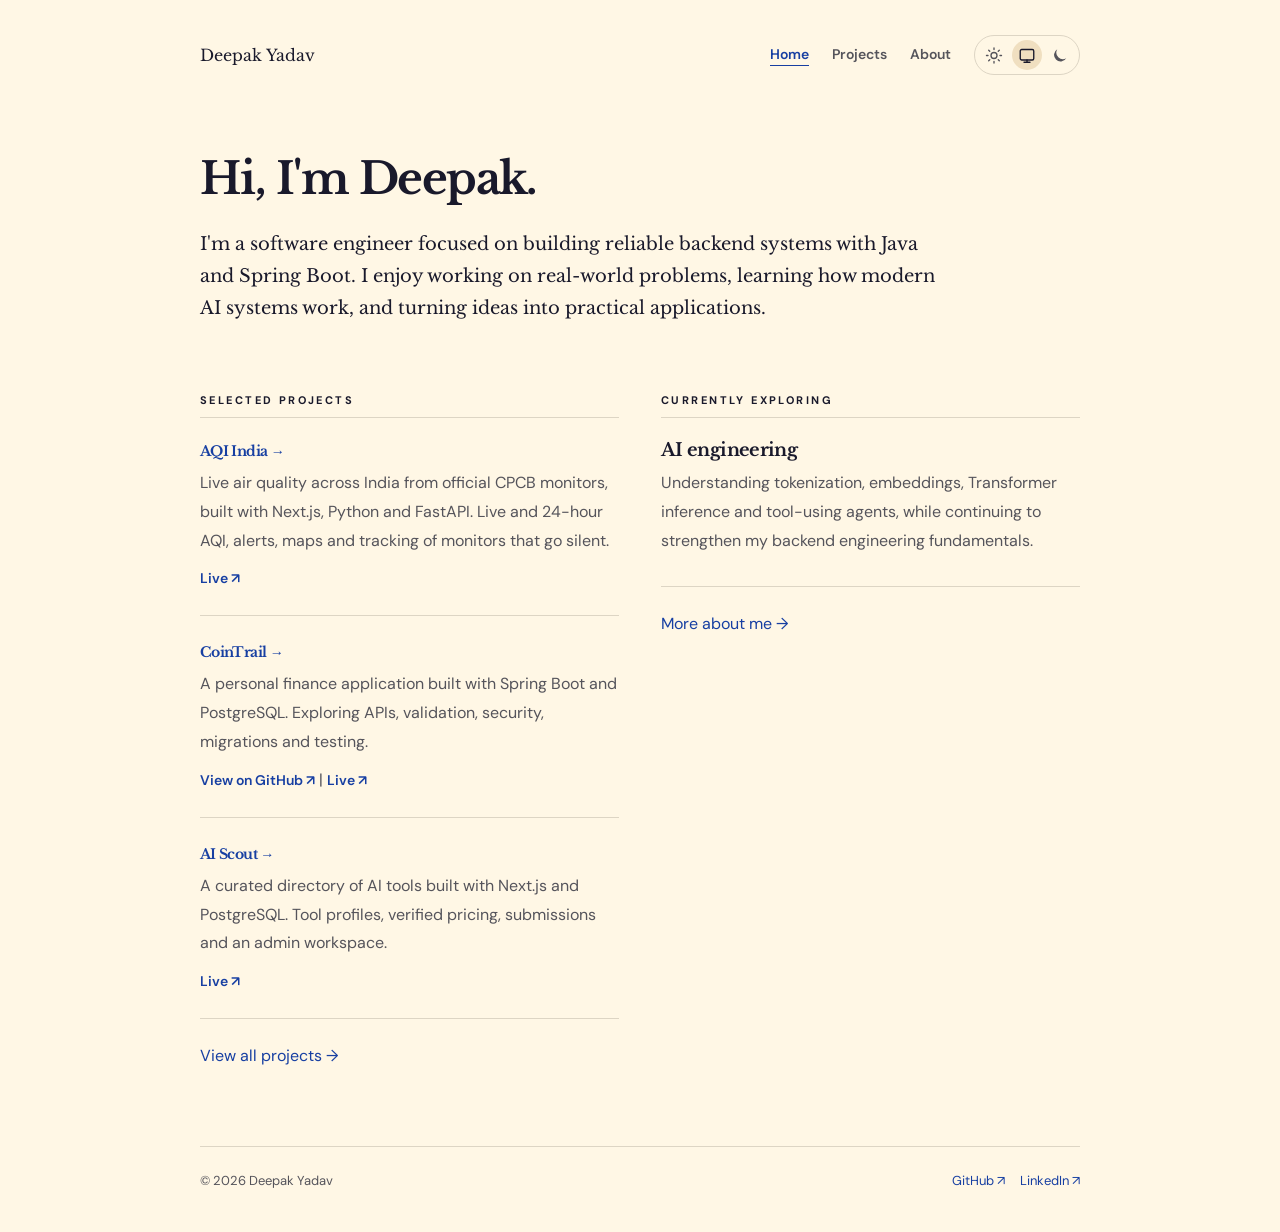
==== commit 18b3cfdc: "Add AQI India as the first project (home and projects page) Co-Authored-By: Claude Opus 5.5 <noreply" ====
--- a/index.html
+++ b/index.html
@@ -1 +1 @@
-<!doctype html><html lang="en"><head><meta charset="utf-8"><meta name="viewport" content="width=device-width,initial-scale=1"><meta name="description" content="Deepak Yadav — software engineer focused on backend systems and AI engineering."><meta name="theme-color" content="#FFF7E5"><link rel="canonical" href="https://dydv.in/"><title>Deepak Yadav</title><script>(function(){try{var c=localStorage.getItem('dydv-theme')||'system';document.documentElement.dataset.theme=c==='system'?(matchMedia('(prefers-color-scheme: dark)').matches?'dark':'light'):c}catch(e){document.documentElement.dataset.theme=matchMedia('(prefers-color-scheme: dark)').matches?'dark':'light'}})();</script><link rel="stylesheet" href="/style.css?v=8"><script defer src="/theme.js?v=3"></script><link rel="icon" type="image/svg+xml" href="/favicon.svg"></head><body><div class="shell"><header class="topbar"><a class="brand" href="/">Deepak Yadav</a><nav class="nav" aria-label="Main navigation"><a href="/" aria-current="page">Home</a><a href="/projects/" >Projects</a><a href="/about/" >About</a><div class="theme-switch" role="group" aria-label="Color theme"><button type="button" data-theme-choice="light" aria-label="Light theme" aria-pressed="false" title="Light theme"><svg aria-hidden="true" width="19" height="19" viewBox="0 0 24 24" fill="none" stroke="currentColor" stroke-width="1.8" stroke-linecap="round" stroke-linejoin="round"><circle cx="12" cy="12" r="4"/><path d="M12 2v2M12 20v2M4.93 4.93l1.42 1.42m11.3 11.3 1.42 1.42M2 12h2m16 0h2M4.93 19.07l1.42-1.42m11.3-11.3 1.42-1.42"/></svg></button><button type="button" data-theme-choice="system" aria-label="System theme (follows device appearance)" aria-pressed="false" title="System: follow device appearance"><svg aria-hidden="true" width="19" height="19" viewBox="0 0 24 24" fill="none" stroke="currentColor" stroke-width="1.8" stroke-linecap="round" stroke-linejoin="round"><rect x="3" y="4" width="18" height="14" rx="2"/><path d="M8 21h8M12 18v3"/></svg></button><button type="button" data-theme-choice="dark" aria-label="Dark theme" aria-pressed="false" title="Dark theme"><svg aria-hidden="true" width="19" height="19" viewBox="0 0 24 24" fill="currentColor"><path d="M20.3 15.6A8.7 8.7 0 0 1 8.4 3.7 8.7 8.7 0 1 0 20.3 15.6Z"/></svg></button></div></nav></header><main><h1>Hi, I'm Deepak.</h1><p class="intro">I'm a software engineer focused on building reliable backend systems with Java and Spring Boot. I enjoy working on real-world problems, learning how modern AI systems work, and turning ideas into practical applications.</p><div class="two-col"><section><div class="eyebrow">Selected projects</div><div class="entry"><h3><a href="/projects/">CoinTrail →</a></h3><p>A personal finance application built with Spring Boot and PostgreSQL. Exploring APIs, validation, security, migrations and testing.</p><a href="https://github.com/deepakydv25/cointrail" target="_blank" rel="noopener noreferrer">View on GitHub ↗</a> <span aria-hidden="true">|</span> <a href="https://cointrail-dy.vercel.app/" target="_blank" rel="noopener noreferrer">Live ↗</a></div><div class="entry"><h3><a href="/projects/">AI Scout →</a></h3><p>A curated directory of AI tools built with Next.js and PostgreSQL. Tool profiles, verified pricing, submissions and an admin workspace.</p><a href="https://aiscout-tools.vercel.app/" target="_blank" rel="noopener noreferrer">Live ↗</a></div><a href="/projects/">View all projects →</a></section><section><div class="eyebrow">Currently exploring</div><div class="entry"><h3>AI engineering</h3><p>Understanding tokenization, embeddings, Transformer inference and tool-using agents, while continuing to strengthen my backend engineering fundamentals.</p></div><a href="/about/">More about me →</a></section></div></main><footer class="footer"><span>© 2026 Deepak Yadav</span><div><a href="https://github.com/deepakydv25" target="_blank" rel="noopener noreferrer">GitHub ↗</a><a href="https://www.linkedin.com/in/deepak-yadav-69774518b/" target="_blank" rel="noopener noreferrer">LinkedIn ↗</a></div></footer></div></body></html>+<!doctype html><html lang="en"><head><meta charset="utf-8"><meta name="viewport" content="width=device-width,initial-scale=1"><meta name="description" content="Deepak Yadav — software engineer focused on backend systems and AI engineering."><meta name="theme-color" content="#FFF7E5"><link rel="canonical" href="https://dydv.in/"><title>Deepak Yadav</title><script>(function(){try{var c=localStorage.getItem('dydv-theme')||'system';document.documentElement.dataset.theme=c==='system'?(matchMedia('(prefers-color-scheme: dark)').matches?'dark':'light'):c}catch(e){document.documentElement.dataset.theme=matchMedia('(prefers-color-scheme: dark)').matches?'dark':'light'}})();</script><link rel="stylesheet" href="/style.css?v=8"><script defer src="/theme.js?v=3"></script><link rel="icon" type="image/svg+xml" href="/favicon.svg"></head><body><div class="shell"><header class="topbar"><a class="brand" href="/">Deepak Yadav</a><nav class="nav" aria-label="Main navigation"><a href="/" aria-current="page">Home</a><a href="/projects/" >Projects</a><a href="/about/" >About</a><div class="theme-switch" role="group" aria-label="Color theme"><button type="button" data-theme-choice="light" aria-label="Light theme" aria-pressed="false" title="Light theme"><svg aria-hidden="true" width="19" height="19" viewBox="0 0 24 24" fill="none" stroke="currentColor" stroke-width="1.8" stroke-linecap="round" stroke-linejoin="round"><circle cx="12" cy="12" r="4"/><path d="M12 2v2M12 20v2M4.93 4.93l1.42 1.42m11.3 11.3 1.42 1.42M2 12h2m16 0h2M4.93 19.07l1.42-1.42m11.3-11.3 1.42-1.42"/></svg></button><button type="button" data-theme-choice="system" aria-label="System theme (follows device appearance)" aria-pressed="false" title="System: follow device appearance"><svg aria-hidden="true" width="19" height="19" viewBox="0 0 24 24" fill="none" stroke="currentColor" stroke-width="1.8" stroke-linecap="round" stroke-linejoin="round"><rect x="3" y="4" width="18" height="14" rx="2"/><path d="M8 21h8M12 18v3"/></svg></button><button type="button" data-theme-choice="dark" aria-label="Dark theme" aria-pressed="false" title="Dark theme"><svg aria-hidden="true" width="19" height="19" viewBox="0 0 24 24" fill="currentColor"><path d="M20.3 15.6A8.7 8.7 0 0 1 8.4 3.7 8.7 8.7 0 1 0 20.3 15.6Z"/></svg></button></div></nav></header><main><h1>Hi, I'm Deepak.</h1><p class="intro">I'm a software engineer focused on building reliable backend systems with Java and Spring Boot. I enjoy working on real-world problems, learning how modern AI systems work, and turning ideas into practical applications.</p><div class="two-col"><section><div class="eyebrow">Selected projects</div><div class="entry"><h3><a href="/projects/">AQI India →</a></h3><p>Live air quality across India from official CPCB monitors, built with Next.js, Python and FastAPI. Live and 24-hour AQI, alerts, maps and tracking of monitors that go silent.</p><a href="https://aqind.in/" target="_blank" rel="noopener noreferrer">Live ↗</a></div><div class="entry"><h3><a href="/projects/">CoinTrail →</a></h3><p>A personal finance application built with Spring Boot and PostgreSQL. Exploring APIs, validation, security, migrations and testing.</p><a href="https://github.com/deepakydv25/cointrail" target="_blank" rel="noopener noreferrer">View on GitHub ↗</a> <span aria-hidden="true">|</span> <a href="https://cointrail-dy.vercel.app/" target="_blank" rel="noopener noreferrer">Live ↗</a></div><div class="entry"><h3><a href="/projects/">AI Scout →</a></h3><p>A curated directory of AI tools built with Next.js and PostgreSQL. Tool profiles, verified pricing, submissions and an admin workspace.</p><a href="https://aiscout-tools.vercel.app/" target="_blank" rel="noopener noreferrer">Live ↗</a></div><a href="/projects/">View all projects →</a></section><section><div class="eyebrow">Currently exploring</div><div class="entry"><h3>AI engineering</h3><p>Understanding tokenization, embeddings, Transformer inference and tool-using agents, while continuing to strengthen my backend engineering fundamentals.</p></div><a href="/about/">More about me →</a></section></div></main><footer class="footer"><span>© 2026 Deepak Yadav</span><div><a href="https://github.com/deepakydv25" target="_blank" rel="noopener noreferrer">GitHub ↗</a><a href="https://www.linkedin.com/in/deepak-yadav-69774518b/" target="_blank" rel="noopener noreferrer">LinkedIn ↗</a></div></footer></div></body></html>
